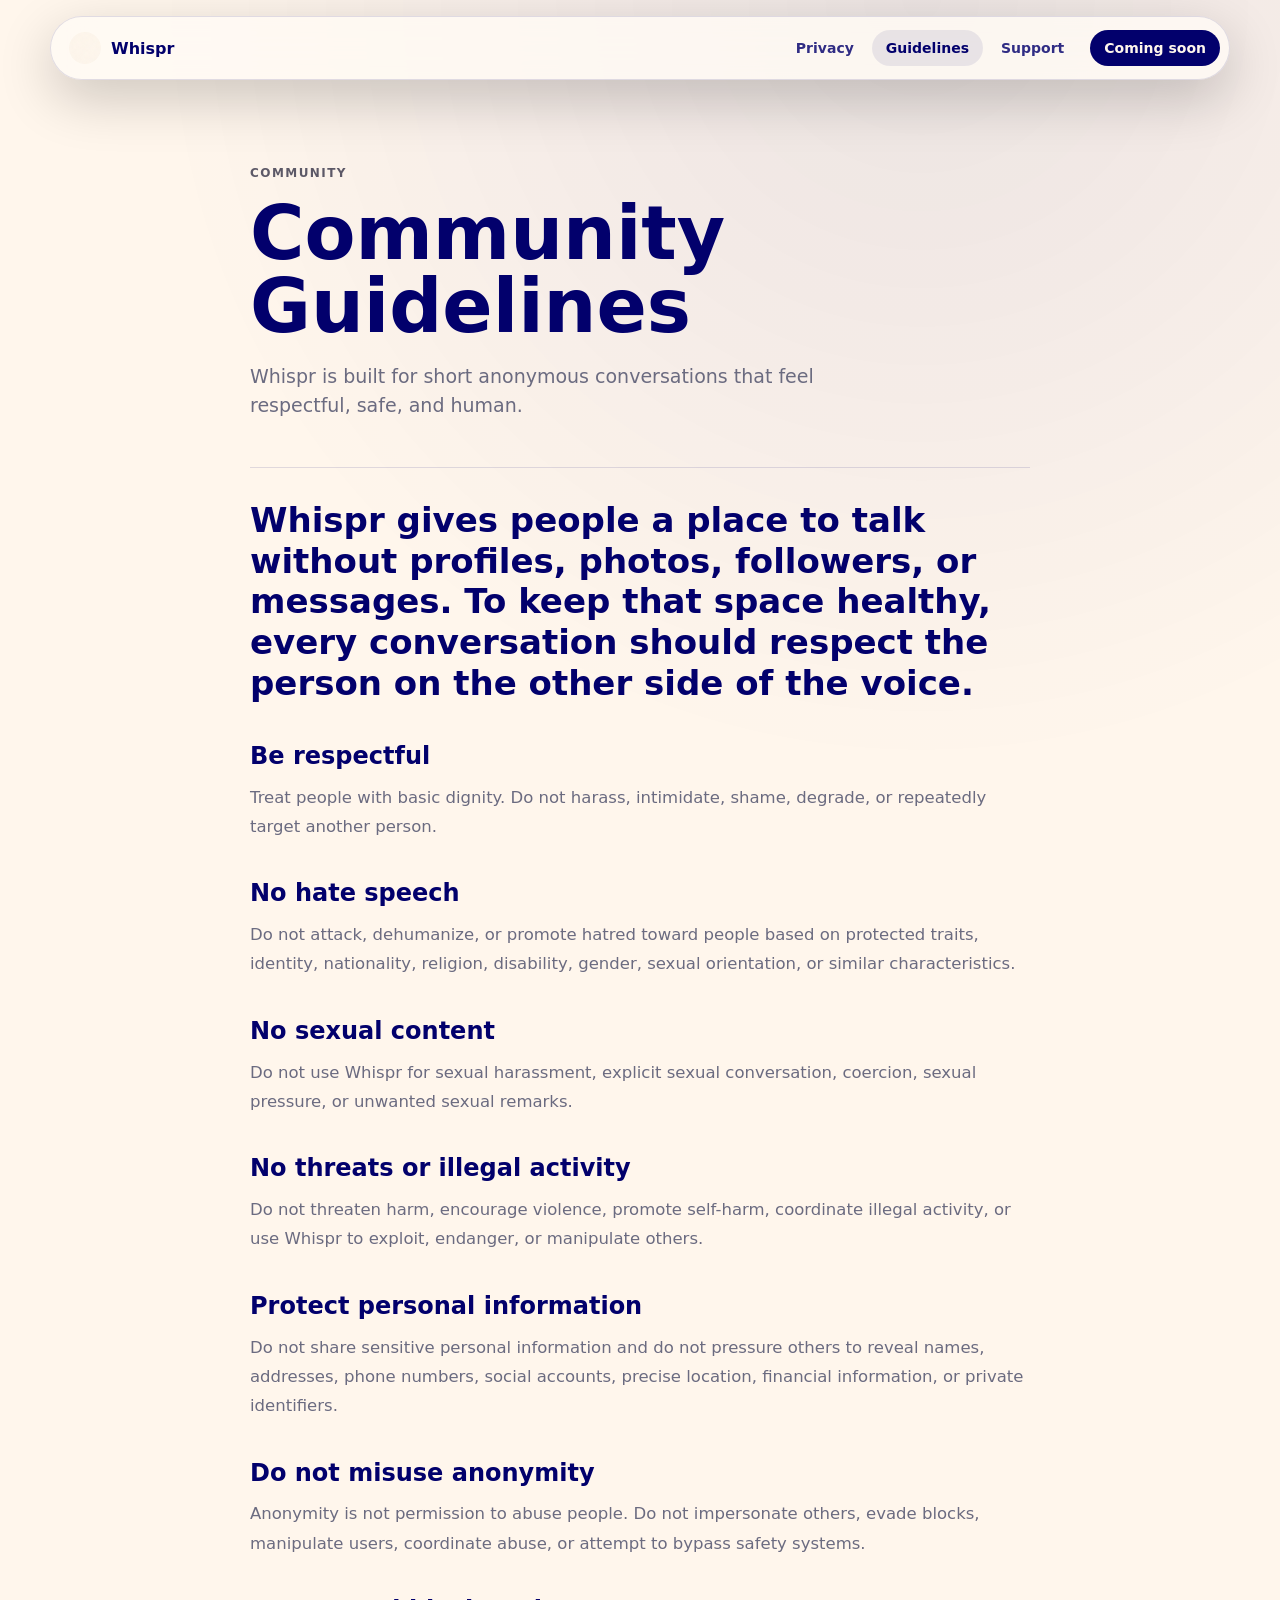
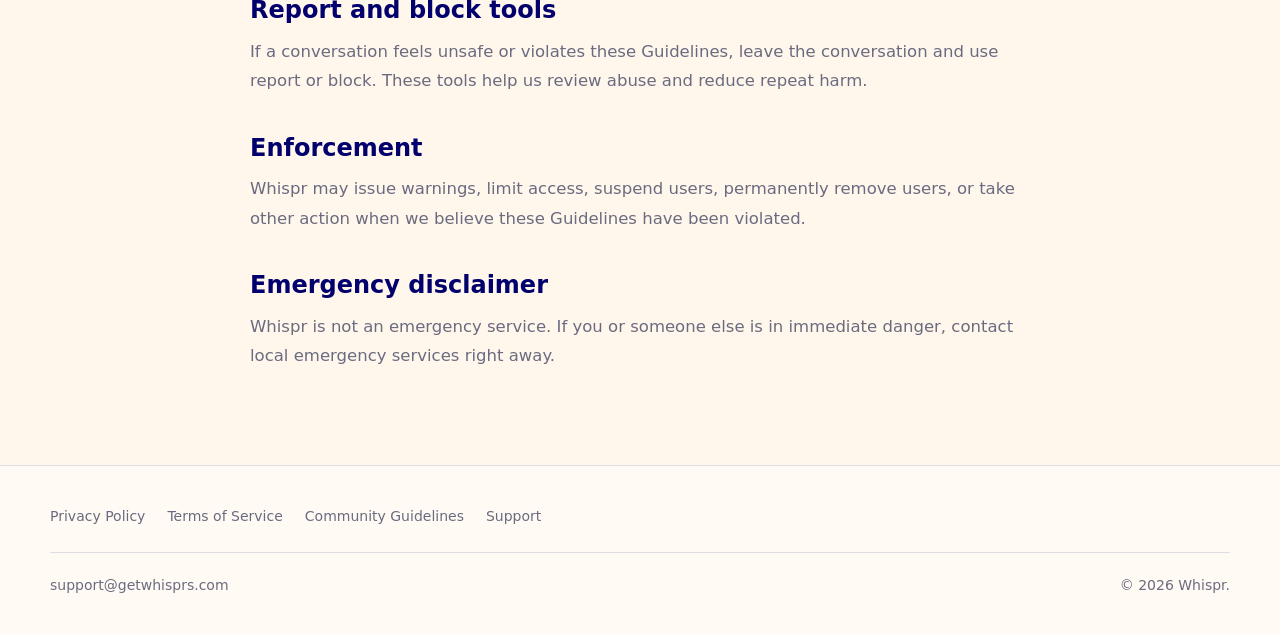
==== community-guidelines.html @ 30c51c2f "Initial Whispr website" ====
<!doctype html>
<html lang="en">
<head>
  <meta charset="utf-8">
  <meta name="viewport" content="width=device-width, initial-scale=1">
  <title>Community Guidelines | Whispr</title>
  <meta name="description" content="Community Guidelines for respectful anonymous voice conversations on Whispr.">
  <meta name="robots" content="index, follow">
  <meta name="theme-color" content="#02006C">
  <meta property="og:title" content="Community Guidelines | Whispr">
  <meta property="og:description" content="Whispr is built for short anonymous conversations that feel respectful, safe, and human.">
  <meta property="og:type" content="website">
  <meta property="og:url" content="https://getwhisprs.com/community-guidelines.html">
  <meta property="og:image" content="assets/meta/whispr-og-home.png">
  <meta property="og:site_name" content="Whispr">
  <meta name="twitter:card" content="summary_large_image">
  <meta name="twitter:title" content="Community Guidelines | Whispr">
  <meta name="twitter:description" content="Guidelines for respectful anonymous voice conversations on Whispr.">
  <meta name="twitter:image" content="assets/meta/whispr-og-home.png">
  <link rel="canonical" href="https://getwhisprs.com/community-guidelines.html">
  <link rel="icon" href="favicon.ico" sizes="any">
  <link rel="icon" type="image/png" sizes="32x32" href="assets/icons/favicon-32x32.png">
  <link rel="icon" type="image/png" sizes="16x16" href="assets/icons/favicon-16x16.png">
  <link rel="apple-touch-icon" sizes="180x180" href="assets/icons/apple-touch-icon.png">
  <link rel="manifest" href="site.webmanifest">
  <link rel="preload" href="style.css" as="style">
  <link rel="stylesheet" href="style.css">
</head>
<body>
  <a class="skip-link" href="#main">Skip to content</a>
  <header class="site-header legal-header" data-header>
    <nav class="nav-shell" aria-label="Main navigation">
      <a class="brand" href="index.html" aria-label="Whispr home"><span class="brand-mark optional-asset" data-asset="assets/icons/whispr-app-icon.png" aria-hidden="true"><span>W</span></span><span>Whispr</span></a>
      <button class="nav-toggle" type="button" aria-expanded="false" aria-controls="site-menu" data-nav-toggle><span class="sr-only">Open navigation</span><span></span><span></span></button>
      <div class="nav-links" id="site-menu" data-nav-menu>
        <a href="privacy.html">Privacy</a>
        <a aria-current="page" href="community-guidelines.html">Guidelines</a>
        <a href="support.html">Support</a>
        <a class="nav-cta" href="index.html#download">Coming soon</a>
      </div>
    </nav>
  </header>
  <main id="main" class="legal-main">
    <section class="legal-hero guidelines-hero">
      <p class="eyebrow">Community</p>
      <h1>Community Guidelines</h1>
      <p>Whispr is built for short anonymous conversations that feel respectful, safe, and human.</p>
    </section>
    <article class="legal-content editorial-content">
      <p class="intro">Whispr gives people a place to talk without profiles, photos, followers, or messages. To keep that space healthy, every conversation should respect the person on the other side of the voice.</p>

      <h2>Be respectful</h2>
      <p>Treat people with basic dignity. Do not harass, intimidate, shame, degrade, or repeatedly target another person.</p>

      <h2>No hate speech</h2>
      <p>Do not attack, dehumanize, or promote hatred toward people based on protected traits, identity, nationality, religion, disability, gender, sexual orientation, or similar characteristics.</p>

      <h2>No sexual content</h2>
      <p>Do not use Whispr for sexual harassment, explicit sexual conversation, coercion, sexual pressure, or unwanted sexual remarks.</p>

      <h2>No threats or illegal activity</h2>
      <p>Do not threaten harm, encourage violence, promote self-harm, coordinate illegal activity, or use Whispr to exploit, endanger, or manipulate others.</p>

      <h2>Protect personal information</h2>
      <p>Do not share sensitive personal information and do not pressure others to reveal names, addresses, phone numbers, social accounts, precise location, financial information, or private identifiers.</p>

      <h2>Do not misuse anonymity</h2>
      <p>Anonymity is not permission to abuse people. Do not impersonate others, evade blocks, manipulate users, coordinate abuse, or attempt to bypass safety systems.</p>

      <h2>Report and block tools</h2>
      <p>If a conversation feels unsafe or violates these Guidelines, leave the conversation and use report or block. These tools help us review abuse and reduce repeat harm.</p>

      <h2>Enforcement</h2>
      <p>Whispr may issue warnings, limit access, suspend users, permanently remove users, or take other action when we believe these Guidelines have been violated.</p>

      <h2>Emergency disclaimer</h2>
      <p>Whispr is not an emergency service. If you or someone else is in immediate danger, contact local emergency services right away.</p>
    </article>
  </main>
  <footer class="site-footer compact-footer">
    <div class="footer-inner">
      <nav class="footer-links" aria-label="Footer navigation"><a href="privacy.html">Privacy Policy</a><a href="terms.html">Terms of Service</a><a href="community-guidelines.html">Community Guidelines</a><a href="support.html">Support</a></nav>
      <div class="footer-meta"><a href="mailto:support@getwhisprs.com">support@getwhisprs.com</a><span>&copy; 2026 Whispr.</span></div>
    </div>
  </footer>
  <script src="script.js"></script>
</body>
</html>
---- style.css ----
:root {
  --navy: #02006c;
  --navy-2: #080836;
  --cream: #fff6ec;
  --cream-2: #fffaf4;
  --white: #ffffff;
  --ink: #0b0a24;
  --muted: #6b6b80;
  --line: rgba(2, 0, 108, 0.12);
  --line-light: rgba(255, 246, 236, 0.18);
  --shadow: 0 30px 80px rgba(2, 0, 108, 0.24);
  --radius: 28px;
  --max: 1180px;
  --legal: 780px;
  --font: Inter, ui-sans-serif, system-ui, -apple-system, BlinkMacSystemFont, "Segoe UI", sans-serif;
}

* {
  box-sizing: border-box;
}

html {
  scroll-behavior: smooth;
}

body {
  margin: 0;
  min-width: 320px;
  color: var(--ink);
  background: var(--cream);
  font-family: var(--font);
  font-size: 16px;
  text-rendering: optimizeLegibility;
  -webkit-font-smoothing: antialiased;
}

body.nav-open {
  overflow: hidden;
}

a {
  color: inherit;
  text-decoration: none;
}

a:focus-visible,
button:focus-visible,
summary:focus-visible {
  outline: 3px solid rgba(2, 0, 108, 0.45);
  outline-offset: 4px;
}

p,
h1,
h2,
h3 {
  margin-top: 0;
}

p {
  color: var(--muted);
  line-height: 1.68;
}

.skip-link {
  position: fixed;
  left: 16px;
  top: 12px;
  z-index: 100;
  transform: translateY(-140%);
  border-radius: 999px;
  background: var(--cream);
  color: var(--navy);
  padding: 10px 14px;
  font-weight: 700;
}

.skip-link:focus {
  transform: translateY(0);
}

.sr-only {
  position: absolute;
  width: 1px;
  height: 1px;
  padding: 0;
  margin: -1px;
  overflow: hidden;
  clip: rect(0, 0, 0, 0);
  white-space: nowrap;
  border: 0;
}

.site-header {
  position: fixed;
  top: 16px;
  left: 0;
  right: 0;
  z-index: 20;
  padding: 0 18px;
}

.nav-shell {
  width: min(var(--max), calc(100vw - 36px));
  margin: 0 auto;
  min-height: 64px;
  display: flex;
  align-items: center;
  justify-content: space-between;
  gap: 20px;
  border: 1px solid rgba(255, 246, 236, 0.18);
  border-radius: 999px;
  padding: 8px 9px 8px 18px;
  color: var(--cream);
  background: rgba(2, 0, 108, 0.68);
  box-shadow: 0 18px 55px rgba(0, 0, 0, 0.2);
  backdrop-filter: blur(22px);
}

.legal-header .nav-shell {
  color: var(--navy);
  background: rgba(255, 250, 244, 0.82);
  border-color: var(--line);
}

.brand {
  display: inline-flex;
  align-items: center;
  gap: 10px;
  font-weight: 760;
  letter-spacing: 0;
}

.brand-mark {
  display: grid;
  width: 32px;
  height: 32px;
  place-items: center;
  border-radius: 50%;
  background: var(--cream);
  color: var(--navy);
  background-position: center;
  background-size: cover;
  font-size: 14px;
  font-weight: 820;
  overflow: hidden;
}

.legal-header .brand-mark,
.footer-brand .brand-mark {
  background: var(--navy);
  color: var(--cream);
}

.brand-mark.has-asset {
  background-color: transparent;
}

.brand-mark.has-asset span {
  opacity: 0;
}

.nav-links {
  display: flex;
  align-items: center;
  gap: 4px;
}

.nav-links a {
  border-radius: 999px;
  padding: 10px 14px;
  font-size: 14px;
  font-weight: 660;
  color: currentColor;
  opacity: 0.82;
}

.nav-links a:hover,
.nav-links a[aria-current="page"] {
  opacity: 1;
  background: rgba(255, 246, 236, 0.12);
}

.legal-header .nav-links a:hover,
.legal-header .nav-links a[aria-current="page"] {
  background: rgba(2, 0, 108, 0.08);
}

.nav-links .nav-cta {
  margin-left: 8px;
  background: var(--cream);
  color: var(--navy);
  opacity: 1;
  font-weight: 760;
}

.legal-header .nav-links .nav-cta {
  background: var(--navy);
  color: var(--cream);
}

.nav-toggle {
  display: none;
  width: 44px;
  height: 44px;
  border: 0;
  border-radius: 50%;
  background: var(--cream);
  color: var(--navy);
}

.nav-toggle span:not(.sr-only) {
  display: block;
  width: 18px;
  height: 2px;
  margin: 4px auto;
  border-radius: 999px;
  background: currentColor;
}

.section-dark {
  color: var(--cream);
  background: var(--navy);
}

.section-cream {
  background: var(--cream);
}

.section-light {
  background: var(--cream-2);
}

.hero {
  position: relative;
  min-height: 100svh;
  overflow: hidden;
  padding: clamp(112px, 12vh, 148px) 22px 72px;
}

.hero::after {
  content: "";
  position: absolute;
  inset: auto 0 0;
  height: 180px;
  background: linear-gradient(to bottom, transparent, rgba(255, 246, 236, 0.05));
  pointer-events: none;
}

.hero-inner {
  position: relative;
  z-index: 1;
  width: min(var(--max), 100%);
  min-height: calc(100svh - 196px);
  margin: 0 auto;
  display: grid;
  grid-template-columns: minmax(0, 1fr) minmax(330px, 0.86fr);
  align-items: center;
  gap: clamp(40px, 7vw, 104px);
}

.hero-copy {
  max-width: 720px;
}

.eyebrow {
  margin-bottom: 18px;
  color: inherit;
  opacity: 0.66;
  font-size: 12px;
  font-weight: 820;
  letter-spacing: 0.12em;
  line-height: 1.2;
  text-transform: uppercase;
}

.hero h1 {
  margin-bottom: 24px;
  max-width: 760px;
  color: var(--cream);
  font-size: clamp(62px, 9.5vw, 128px);
  line-height: 0.9;
  font-weight: 820;
  letter-spacing: 0;
}

.hero-lede {
  max-width: 570px;
  color: rgba(255, 246, 236, 0.84);
  font-size: clamp(20px, 2.4vw, 28px);
  line-height: 1.3;
}

.hero-note {
  margin-bottom: 32px;
  color: rgba(255, 246, 236, 0.66);
  font-size: 17px;
  line-height: 1.55;
}

.hero-actions {
  display: flex;
  flex-wrap: wrap;
  gap: 12px;
}

.button {
  display: inline-flex;
  min-height: 52px;
  align-items: center;
  justify-content: center;
  border-radius: 999px;
  padding: 0 22px;
  font-weight: 780;
  transition: transform 180ms ease, background-color 180ms ease, color 180ms ease;
}

.button:hover {
  transform: translateY(-1px);
}

.button-primary {
  background: var(--cream);
  color: var(--navy);
}

.button-primary.warm {
  background: var(--cream);
  color: var(--navy);
}

.button-quiet {
  border: 1px solid rgba(255, 246, 236, 0.22);
  color: var(--cream);
}

.ambient {
  position: absolute;
  border-radius: 50%;
  filter: blur(44px);
  opacity: 0.42;
  pointer-events: none;
}

.ambient-one {
  width: 380px;
  height: 380px;
  right: 7%;
  top: 15%;
  background: rgba(255, 246, 236, 0.22);
}

.ambient-two {
  width: 320px;
  height: 320px;
  left: -90px;
  bottom: 14%;
  background: rgba(255, 246, 236, 0.14);
}

.voice-field {
  position: absolute;
  right: 10vw;
  bottom: 14vh;
  display: flex;
  align-items: center;
  gap: 10px;
  opacity: 0.16;
}

.voice-field span {
  width: 2px;
  height: 80px;
  border-radius: 999px;
  background: var(--cream);
  animation: wave 3.4s ease-in-out infinite;
}

.voice-field span:nth-child(2) { height: 130px; animation-delay: 120ms; }
.voice-field span:nth-child(3) { height: 180px; animation-delay: 240ms; }
.voice-field span:nth-child(4) { height: 120px; animation-delay: 360ms; }
.voice-field span:nth-child(5) { height: 70px; animation-delay: 480ms; }

.phone-stage {
  position: relative;
  min-height: clamp(540px, 72vh, 660px);
}

.phone {
  position: absolute;
  width: min(70vw, 350px);
  aspect-ratio: 9 / 19.5;
  border-radius: 46px;
  padding: 11px;
  background: linear-gradient(145deg, rgba(255, 255, 255, 0.92), rgba(255, 246, 236, 0.74));
  box-shadow: var(--shadow);
  will-change: transform;
}

.phone::before {
  content: "";
  position: absolute;
  top: 17px;
  left: 50%;
  width: 88px;
  height: 25px;
  transform: translateX(-50%);
  border-radius: 999px;
  background: #08081f;
  z-index: 2;
}

.phone-front {
  right: 8%;
  top: clamp(18px, 5vh, 42px);
}

.phone-back {
  right: 35%;
  top: clamp(94px, 14vh, 124px);
  opacity: 0.72;
  transform: scale(0.88);
}

.screen-placeholder,
.mini-screen-placeholder {
  width: 100%;
  height: 100%;
  display: grid;
  place-items: center;
  overflow: hidden;
  border: 1px solid rgba(2, 0, 108, 0.1);
  border-radius: 36px;
  background:
    radial-gradient(circle at 50% 34%, rgba(2, 0, 108, 0.16), transparent 29%),
    linear-gradient(180deg, #fffaf4, #f4e5d7);
  background-position: center;
  background-size: cover;
}

.screen-placeholder span,
.mini-screen-placeholder span {
  max-width: 76%;
  color: rgba(2, 0, 108, 0.54);
  font-size: 12px;
  font-weight: 760;
  line-height: 1.45;
  text-align: center;
}

.asset-slot.has-asset span {
  display: none;
}

.section-inner {
  width: min(var(--max), calc(100% - 44px));
  margin: 0 auto;
  padding: clamp(86px, 10vw, 136px) 0;
}

.section-inner.narrow {
  max-width: 980px;
}

.section-inner.center {
  text-align: center;
}

.split {
  display: grid;
  grid-template-columns: minmax(0, 0.95fr) minmax(280px, 0.75fr);
  gap: clamp(40px, 9vw, 120px);
  align-items: center;
}

.section-title,
.section-inner h2,
.legal-hero h1 {
  color: var(--navy);
  font-size: clamp(42px, 5.8vw, 78px);
  line-height: 0.98;
  font-weight: 820;
  letter-spacing: 0;
}

.section-dark .section-inner h2,
.section-dark .section-title {
  color: var(--cream);
}

.section-lede {
  max-width: 560px;
  font-size: clamp(18px, 2vw, 23px);
  line-height: 1.48;
}

.center .section-lede {
  margin-left: auto;
  margin-right: auto;
  color: rgba(255, 246, 236, 0.72);
}

.steps {
  display: grid;
  grid-template-columns: repeat(3, 1fr);
  gap: 0;
  margin-top: 56px;
  border-top: 1px solid var(--line);
  border-bottom: 1px solid var(--line);
}

.step {
  min-height: 210px;
  padding: clamp(24px, 3vw, 34px);
  border-right: 1px solid var(--line);
  display: flex;
  flex-direction: column;
  justify-content: space-between;
}

.step:last-child {
  border-right: 0;
}

.step span {
  color: rgba(2, 0, 108, 0.42);
  font-size: 13px;
  font-weight: 780;
}

.step h3 {
  margin-bottom: 0;
  color: var(--navy);
  font-size: clamp(24px, 2.7vw, 34px);
  line-height: 1.08;
  letter-spacing: 0;
}

.manifesto h2 {
  margin-bottom: 0;
}

.manifesto-copy p {
  color: var(--navy);
  font-size: clamp(28px, 3.8vw, 48px);
  line-height: 1.08;
  font-weight: 780;
  letter-spacing: 0;
}

.line-list {
  list-style: none;
  margin: 42px 0 0;
  padding: 0;
  border-top: 1px solid var(--line);
}

.line-list li {
  padding: 18px 0;
  border-bottom: 1px solid var(--line);
  color: var(--muted);
  font-size: 17px;
}

.voice-section {
  position: relative;
  overflow: hidden;
}

.voice-section .section-inner {
  min-height: clamp(500px, 66vh, 620px);
  display: grid;
  place-items: center;
  align-content: center;
}

.voice-orbit {
  position: absolute;
  inset: 50% auto auto 50%;
  width: min(74vw, 640px);
  aspect-ratio: 1;
  transform: translate(-50%, -50%);
  opacity: 0.26;
}

.voice-orbit span {
  position: absolute;
  inset: 0;
  border: 1px solid rgba(255, 246, 236, 0.28);
  border-radius: 50%;
  animation: breathe 6s ease-in-out infinite;
}

.voice-orbit span:nth-child(2) {
  inset: 16%;
  animation-delay: 600ms;
}

.voice-orbit span:nth-child(3) {
  inset: 31%;
  animation-delay: 1200ms;
}

.safety-list {
  display: grid;
  border-top: 1px solid var(--line);
}

.safety-list a,
.safety-list span {
  display: flex;
  align-items: center;
  justify-content: space-between;
  min-height: 72px;
  border-bottom: 1px solid var(--line);
  color: var(--navy);
  font-size: clamp(21px, 2.3vw, 30px);
  font-weight: 760;
}

.safety-list a::after {
  content: "Read";
  color: var(--muted);
  font-size: 13px;
  font-weight: 780;
  letter-spacing: 0.1em;
  text-transform: uppercase;
}

.section-heading {
  max-width: 720px;
  margin-bottom: 54px;
}

.screenshot-rail {
  display: grid;
  grid-template-columns: repeat(4, minmax(190px, 1fr));
  gap: 22px;
}

.gallery-phone {
  margin: 0;
}

.mini-screen-placeholder {
  aspect-ratio: 9 / 18.8;
  border-radius: 34px;
  background:
    radial-gradient(circle at 50% 20%, rgba(2, 0, 108, 0.12), transparent 28%),
    linear-gradient(180deg, #fff6ec, #fff);
  background-position: center;
  background-size: cover;
  box-shadow: 0 18px 45px rgba(2, 0, 108, 0.12);
}

.gallery-phone figcaption {
  margin-top: 16px;
  color: var(--navy);
  font-size: 15px;
  font-weight: 760;
  text-align: center;
}

.closing-cta .section-inner {
  padding-top: clamp(100px, 14vw, 180px);
  padding-bottom: clamp(100px, 14vw, 180px);
}

.closing-cta h2 {
  max-width: 820px;
  margin-left: auto;
  margin-right: auto;
}

.site-footer {
  background: var(--cream-2);
  border-top: 1px solid var(--line);
}

.footer-inner {
  width: min(var(--max), calc(100% - 44px));
  margin: 0 auto;
  padding: 42px 0;
  display: grid;
  grid-template-columns: 1fr auto;
  gap: 28px;
  align-items: start;
}

.footer-brand {
  color: var(--navy);
}

.site-footer p {
  margin: 14px 0 0;
  font-size: 14px;
}

.footer-links {
  display: flex;
  flex-wrap: wrap;
  justify-content: flex-end;
  gap: 14px 22px;
}

.footer-links a,
.footer-meta a,
.footer-meta span {
  color: var(--muted);
  font-size: 14px;
}

.footer-links a:hover,
.footer-meta a:hover {
  color: var(--navy);
}

.footer-meta {
  grid-column: 1 / -1;
  display: flex;
  justify-content: space-between;
  gap: 18px;
  border-top: 1px solid var(--line);
  padding-top: 24px;
}

.compact-footer .footer-inner {
  grid-template-columns: 1fr;
}

.compact-footer .footer-links {
  justify-content: flex-start;
}

.legal-main {
  min-height: 100vh;
  padding: 122px 22px 78px;
  background:
    radial-gradient(circle at 72% 0%, rgba(2, 0, 108, 0.08), transparent 34%),
    var(--cream);
}

.legal-hero {
  width: min(var(--legal), 100%);
  margin: 0 auto 46px;
  padding-top: 44px;
}

.legal-hero h1 {
  margin-bottom: 18px;
}

.legal-hero p:not(.eyebrow) {
  max-width: 600px;
  font-size: 19px;
  line-height: 1.55;
}

.legal-content,
.faq-section,
.contact-panel {
  width: min(var(--legal), 100%);
  margin: 0 auto;
  border-top: 1px solid var(--line);
  padding-top: 32px;
}

.legal-content h2,
.faq-section h2,
.contact-panel h2 {
  margin: 38px 0 12px;
  color: var(--navy);
  font-size: 24px;
  line-height: 1.2;
  letter-spacing: 0;
}

.legal-content h2:first-child,
.faq-section h2:first-child,
.contact-panel h2:first-child {
  margin-top: 0;
}

.legal-content p,
.faq-section p,
.contact-panel p {
  font-size: 16.5px;
  line-height: 1.78;
}

.legal-content a,
.faq-section a,
.contact-panel a {
  color: var(--navy);
  font-weight: 760;
  text-decoration: underline;
  text-decoration-thickness: 1px;
  text-underline-offset: 3px;
}

.editorial-content .intro {
  color: var(--navy);
  font-size: clamp(22px, 3vw, 34px);
  line-height: 1.2;
  font-weight: 740;
}

.support-actions {
  width: min(var(--legal), 100%);
  margin: 0 auto 54px;
  display: grid;
  grid-template-columns: repeat(2, 1fr);
  gap: 0;
  border-top: 1px solid var(--line);
  border-left: 1px solid var(--line);
}

.support-actions a {
  min-height: 88px;
  display: flex;
  align-items: center;
  border-right: 1px solid var(--line);
  border-bottom: 1px solid var(--line);
  padding: 20px;
  color: var(--navy);
  font-size: 18px;
  font-weight: 760;
  transition: background-color 180ms ease;
}

.support-actions a:hover {
  background: rgba(2, 0, 108, 0.05);
}

.faq-list {
  border-top: 1px solid var(--line);
}

details {
  border-bottom: 1px solid var(--line);
}

summary {
  cursor: pointer;
  list-style: none;
  padding: 22px 0;
  color: var(--navy);
  font-size: 19px;
  font-weight: 760;
}

summary::-webkit-details-marker {
  display: none;
}

summary::after {
  content: "+";
  float: right;
  color: var(--muted);
}

details[open] summary::after {
  content: "-";
}

details p {
  margin-bottom: 24px;
}

.contact-panel {
  margin-top: 48px;
}

.reveal {
  opacity: 0;
  transform: translateY(18px);
  transition: opacity 700ms ease, transform 700ms ease;
}

.reveal.is-visible {
  opacity: 1;
  transform: translateY(0);
}

@keyframes wave {
  0%, 100% { transform: scaleY(0.72); }
  50% { transform: scaleY(1); }
}

@keyframes breathe {
  0%, 100% { transform: scale(0.985); opacity: 0.72; }
  50% { transform: scale(1.025); opacity: 1; }
}

@media (max-width: 900px) {
  .nav-toggle {
    display: block;
  }

  .nav-links {
    position: fixed;
    top: 90px;
    left: 18px;
    right: 18px;
    display: grid;
    gap: 4px;
    border: 1px solid rgba(255, 246, 236, 0.18);
    border-radius: 28px;
    padding: 12px;
    background: rgba(2, 0, 108, 0.94);
    color: var(--cream);
    box-shadow: 0 24px 60px rgba(0, 0, 0, 0.24);
    transform: translateY(-12px);
    opacity: 0;
    pointer-events: none;
    transition: opacity 180ms ease, transform 180ms ease;
  }

  .legal-header .nav-links {
    background: rgba(255, 250, 244, 0.96);
    color: var(--navy);
    border-color: var(--line);
  }

  .nav-links.is-open {
    transform: translateY(0);
    opacity: 1;
    pointer-events: auto;
  }

  .nav-links a {
    padding: 14px 16px;
  }

  .nav-links .nav-cta {
    margin-left: 0;
    margin-top: 6px;
    text-align: center;
  }

  .hero {
    padding-top: 106px;
  }

  .hero-inner,
  .split {
    grid-template-columns: 1fr;
  }

  .hero-inner {
    min-height: auto;
  }

  .hero h1 {
    font-size: clamp(60px, 16vw, 92px);
  }

  .phone-stage {
    min-height: clamp(500px, 64vh, 580px);
  }

  .phone-front {
    right: 8%;
  }

  .phone-back {
    right: 32%;
  }

  .steps {
    grid-template-columns: 1fr;
  }

  .step {
    min-height: 150px;
    border-right: 0;
    border-bottom: 1px solid var(--line);
  }

  .step:last-child {
    border-bottom: 0;
  }

  .screenshot-rail {
    display: flex;
    overflow-x: auto;
    gap: 18px;
    padding-bottom: 16px;
    scroll-snap-type: x mandatory;
  }

  .gallery-phone {
    flex: 0 0 min(68vw, 280px);
    scroll-snap-align: start;
  }

  .footer-inner {
    grid-template-columns: 1fr;
  }

  .footer-links,
  .footer-meta {
    justify-content: flex-start;
  }

  .footer-meta {
    flex-direction: column;
  }
}

@media (max-width: 560px) {
  .site-header {
    top: 10px;
    padding: 0 12px;
  }

  .nav-shell {
    width: 100%;
    min-height: 58px;
    padding-left: 14px;
  }

  .hero {
    padding-left: 18px;
    padding-right: 18px;
  }

  .hero h1 {
    max-width: 9ch;
  }

  .hero-actions,
  .button {
    width: 100%;
  }

  .button {
    padding-left: 16px;
    padding-right: 16px;
    text-align: center;
  }

  .phone-stage {
    min-height: 470px;
  }

  .phone {
    border-radius: 38px;
  }

  .phone-front {
    width: min(78vw, 292px);
    right: 0;
  }

  .phone-back {
    width: min(72vw, 270px);
    right: 24%;
  }

  .section-inner {
    width: calc(100% - 36px);
  }

  .support-actions {
    grid-template-columns: 1fr;
  }

  .legal-main {
    padding-left: 18px;
    padding-right: 18px;
  }
}

@media (prefers-reduced-motion: reduce) {
  html {
    scroll-behavior: auto;
  }

  *,
  *::before,
  *::after {
    animation-duration: 0.001ms !important;
    animation-iteration-count: 1 !important;
    transition-duration: 0.001ms !important;
  }

  .reveal {
    opacity: 1;
    transform: none;
  }
}
---- style.css ----
:root {
  --navy: #02006c;
  --navy-2: #080836;
  --cream: #fff6ec;
  --cream-2: #fffaf4;
  --white: #ffffff;
  --ink: #0b0a24;
  --muted: #6b6b80;
  --line: rgba(2, 0, 108, 0.12);
  --line-light: rgba(255, 246, 236, 0.18);
  --shadow: 0 30px 80px rgba(2, 0, 108, 0.24);
  --radius: 28px;
  --max: 1180px;
  --legal: 780px;
  --font: Inter, ui-sans-serif, system-ui, -apple-system, BlinkMacSystemFont, "Segoe UI", sans-serif;
}

* {
  box-sizing: border-box;
}

html {
  scroll-behavior: smooth;
}

body {
  margin: 0;
  min-width: 320px;
  color: var(--ink);
  background: var(--cream);
  font-family: var(--font);
  font-size: 16px;
  text-rendering: optimizeLegibility;
  -webkit-font-smoothing: antialiased;
}

body.nav-open {
  overflow: hidden;
}

a {
  color: inherit;
  text-decoration: none;
}

a:focus-visible,
button:focus-visible,
summary:focus-visible {
  outline: 3px solid rgba(2, 0, 108, 0.45);
  outline-offset: 4px;
}

p,
h1,
h2,
h3 {
  margin-top: 0;
}

p {
  color: var(--muted);
  line-height: 1.68;
}

.skip-link {
  position: fixed;
  left: 16px;
  top: 12px;
  z-index: 100;
  transform: translateY(-140%);
  border-radius: 999px;
  background: var(--cream);
  color: var(--navy);
  padding: 10px 14px;
  font-weight: 700;
}

.skip-link:focus {
  transform: translateY(0);
}

.sr-only {
  position: absolute;
  width: 1px;
  height: 1px;
  padding: 0;
  margin: -1px;
  overflow: hidden;
  clip: rect(0, 0, 0, 0);
  white-space: nowrap;
  border: 0;
}

.site-header {
  position: fixed;
  top: 16px;
  left: 0;
  right: 0;
  z-index: 20;
  padding: 0 18px;
}

.nav-shell {
  width: min(var(--max), calc(100vw - 36px));
  margin: 0 auto;
  min-height: 64px;
  display: flex;
  align-items: center;
  justify-content: space-between;
  gap: 20px;
  border: 1px solid rgba(255, 246, 236, 0.18);
  border-radius: 999px;
  padding: 8px 9px 8px 18px;
  color: var(--cream);
  background: rgba(2, 0, 108, 0.68);
  box-shadow: 0 18px 55px rgba(0, 0, 0, 0.2);
  backdrop-filter: blur(22px);
}

.legal-header .nav-shell {
  color: var(--navy);
  background: rgba(255, 250, 244, 0.82);
  border-color: var(--line);
}

.brand {
  display: inline-flex;
  align-items: center;
  gap: 10px;
  font-weight: 760;
  letter-spacing: 0;
}

.brand-mark {
  display: grid;
  width: 32px;
  height: 32px;
  place-items: center;
  border-radius: 50%;
  background: var(--cream);
  color: var(--navy);
  background-position: center;
  background-size: cover;
  font-size: 14px;
  font-weight: 820;
  overflow: hidden;
}

.legal-header .brand-mark,
.footer-brand .brand-mark {
  background: var(--navy);
  color: var(--cream);
}

.brand-mark.has-asset {
  background-color: transparent;
}

.brand-mark.has-asset span {
  opacity: 0;
}

.nav-links {
  display: flex;
  align-items: center;
  gap: 4px;
}

.nav-links a {
  border-radius: 999px;
  padding: 10px 14px;
  font-size: 14px;
  font-weight: 660;
  color: currentColor;
  opacity: 0.82;
}

.nav-links a:hover,
.nav-links a[aria-current="page"] {
  opacity: 1;
  background: rgba(255, 246, 236, 0.12);
}

.legal-header .nav-links a:hover,
.legal-header .nav-links a[aria-current="page"] {
  background: rgba(2, 0, 108, 0.08);
}

.nav-links .nav-cta {
  margin-left: 8px;
  background: var(--cream);
  color: var(--navy);
  opacity: 1;
  font-weight: 760;
}

.legal-header .nav-links .nav-cta {
  background: var(--navy);
  color: var(--cream);
}

.nav-toggle {
  display: none;
  width: 44px;
  height: 44px;
  border: 0;
  border-radius: 50%;
  background: var(--cream);
  color: var(--navy);
}

.nav-toggle span:not(.sr-only) {
  display: block;
  width: 18px;
  height: 2px;
  margin: 4px auto;
  border-radius: 999px;
  background: currentColor;
}

.section-dark {
  color: var(--cream);
  background: var(--navy);
}

.section-cream {
  background: var(--cream);
}

.section-light {
  background: var(--cream-2);
}

.hero {
  position: relative;
  min-height: 100svh;
  overflow: hidden;
  padding: clamp(112px, 12vh, 148px) 22px 72px;
}

.hero::after {
  content: "";
  position: absolute;
  inset: auto 0 0;
  height: 180px;
  background: linear-gradient(to bottom, transparent, rgba(255, 246, 236, 0.05));
  pointer-events: none;
}

.hero-inner {
  position: relative;
  z-index: 1;
  width: min(var(--max), 100%);
  min-height: calc(100svh - 196px);
  margin: 0 auto;
  display: grid;
  grid-template-columns: minmax(0, 1fr) minmax(330px, 0.86fr);
  align-items: center;
  gap: clamp(40px, 7vw, 104px);
}

.hero-copy {
  max-width: 720px;
}

.eyebrow {
  margin-bottom: 18px;
  color: inherit;
  opacity: 0.66;
  font-size: 12px;
  font-weight: 820;
  letter-spacing: 0.12em;
  line-height: 1.2;
  text-transform: uppercase;
}

.hero h1 {
  margin-bottom: 24px;
  max-width: 760px;
  color: var(--cream);
  font-size: clamp(62px, 9.5vw, 128px);
  line-height: 0.9;
  font-weight: 820;
  letter-spacing: 0;
}

.hero-lede {
  max-width: 570px;
  color: rgba(255, 246, 236, 0.84);
  font-size: clamp(20px, 2.4vw, 28px);
  line-height: 1.3;
}

.hero-note {
  margin-bottom: 32px;
  color: rgba(255, 246, 236, 0.66);
  font-size: 17px;
  line-height: 1.55;
}

.hero-actions {
  display: flex;
  flex-wrap: wrap;
  gap: 12px;
}

.button {
  display: inline-flex;
  min-height: 52px;
  align-items: center;
  justify-content: center;
  border-radius: 999px;
  padding: 0 22px;
  font-weight: 780;
  transition: transform 180ms ease, background-color 180ms ease, color 180ms ease;
}

.button:hover {
  transform: translateY(-1px);
}

.button-primary {
  background: var(--cream);
  color: var(--navy);
}

.button-primary.warm {
  background: var(--cream);
  color: var(--navy);
}

.button-quiet {
  border: 1px solid rgba(255, 246, 236, 0.22);
  color: var(--cream);
}

.ambient {
  position: absolute;
  border-radius: 50%;
  filter: blur(44px);
  opacity: 0.42;
  pointer-events: none;
}

.ambient-one {
  width: 380px;
  height: 380px;
  right: 7%;
  top: 15%;
  background: rgba(255, 246, 236, 0.22);
}

.ambient-two {
  width: 320px;
  height: 320px;
  left: -90px;
  bottom: 14%;
  background: rgba(255, 246, 236, 0.14);
}

.voice-field {
  position: absolute;
  right: 10vw;
  bottom: 14vh;
  display: flex;
  align-items: center;
  gap: 10px;
  opacity: 0.16;
}

.voice-field span {
  width: 2px;
  height: 80px;
  border-radius: 999px;
  background: var(--cream);
  animation: wave 3.4s ease-in-out infinite;
}

.voice-field span:nth-child(2) { height: 130px; animation-delay: 120ms; }
.voice-field span:nth-child(3) { height: 180px; animation-delay: 240ms; }
.voice-field span:nth-child(4) { height: 120px; animation-delay: 360ms; }
.voice-field span:nth-child(5) { height: 70px; animation-delay: 480ms; }

.phone-stage {
  position: relative;
  min-height: clamp(540px, 72vh, 660px);
}

.phone {
  position: absolute;
  width: min(70vw, 350px);
  aspect-ratio: 9 / 19.5;
  border-radius: 46px;
  padding: 11px;
  background: linear-gradient(145deg, rgba(255, 255, 255, 0.92), rgba(255, 246, 236, 0.74));
  box-shadow: var(--shadow);
  will-change: transform;
}

.phone::before {
  content: "";
  position: absolute;
  top: 17px;
  left: 50%;
  width: 88px;
  height: 25px;
  transform: translateX(-50%);
  border-radius: 999px;
  background: #08081f;
  z-index: 2;
}

.phone-front {
  right: 8%;
  top: clamp(18px, 5vh, 42px);
}

.phone-back {
  right: 35%;
  top: clamp(94px, 14vh, 124px);
  opacity: 0.72;
  transform: scale(0.88);
}

.screen-placeholder,
.mini-screen-placeholder {
  width: 100%;
  height: 100%;
  display: grid;
  place-items: center;
  overflow: hidden;
  border: 1px solid rgba(2, 0, 108, 0.1);
  border-radius: 36px;
  background:
    radial-gradient(circle at 50% 34%, rgba(2, 0, 108, 0.16), transparent 29%),
    linear-gradient(180deg, #fffaf4, #f4e5d7);
  background-position: center;
  background-size: cover;
}

.screen-placeholder span,
.mini-screen-placeholder span {
  max-width: 76%;
  color: rgba(2, 0, 108, 0.54);
  font-size: 12px;
  font-weight: 760;
  line-height: 1.45;
  text-align: center;
}

.asset-slot.has-asset span {
  display: none;
}

.section-inner {
  width: min(var(--max), calc(100% - 44px));
  margin: 0 auto;
  padding: clamp(86px, 10vw, 136px) 0;
}

.section-inner.narrow {
  max-width: 980px;
}

.section-inner.center {
  text-align: center;
}

.split {
  display: grid;
  grid-template-columns: minmax(0, 0.95fr) minmax(280px, 0.75fr);
  gap: clamp(40px, 9vw, 120px);
  align-items: center;
}

.section-title,
.section-inner h2,
.legal-hero h1 {
  color: var(--navy);
  font-size: clamp(42px, 5.8vw, 78px);
  line-height: 0.98;
  font-weight: 820;
  letter-spacing: 0;
}

.section-dark .section-inner h2,
.section-dark .section-title {
  color: var(--cream);
}

.section-lede {
  max-width: 560px;
  font-size: clamp(18px, 2vw, 23px);
  line-height: 1.48;
}

.center .section-lede {
  margin-left: auto;
  margin-right: auto;
  color: rgba(255, 246, 236, 0.72);
}

.steps {
  display: grid;
  grid-template-columns: repeat(3, 1fr);
  gap: 0;
  margin-top: 56px;
  border-top: 1px solid var(--line);
  border-bottom: 1px solid var(--line);
}

.step {
  min-height: 210px;
  padding: clamp(24px, 3vw, 34px);
  border-right: 1px solid var(--line);
  display: flex;
  flex-direction: column;
  justify-content: space-between;
}

.step:last-child {
  border-right: 0;
}

.step span {
  color: rgba(2, 0, 108, 0.42);
  font-size: 13px;
  font-weight: 780;
}

.step h3 {
  margin-bottom: 0;
  color: var(--navy);
  font-size: clamp(24px, 2.7vw, 34px);
  line-height: 1.08;
  letter-spacing: 0;
}

.manifesto h2 {
  margin-bottom: 0;
}

.manifesto-copy p {
  color: var(--navy);
  font-size: clamp(28px, 3.8vw, 48px);
  line-height: 1.08;
  font-weight: 780;
  letter-spacing: 0;
}

.line-list {
  list-style: none;
  margin: 42px 0 0;
  padding: 0;
  border-top: 1px solid var(--line);
}

.line-list li {
  padding: 18px 0;
  border-bottom: 1px solid var(--line);
  color: var(--muted);
  font-size: 17px;
}

.voice-section {
  position: relative;
  overflow: hidden;
}

.voice-section .section-inner {
  min-height: clamp(500px, 66vh, 620px);
  display: grid;
  place-items: center;
  align-content: center;
}

.voice-orbit {
  position: absolute;
  inset: 50% auto auto 50%;
  width: min(74vw, 640px);
  aspect-ratio: 1;
  transform: translate(-50%, -50%);
  opacity: 0.26;
}

.voice-orbit span {
  position: absolute;
  inset: 0;
  border: 1px solid rgba(255, 246, 236, 0.28);
  border-radius: 50%;
  animation: breathe 6s ease-in-out infinite;
}

.voice-orbit span:nth-child(2) {
  inset: 16%;
  animation-delay: 600ms;
}

.voice-orbit span:nth-child(3) {
  inset: 31%;
  animation-delay: 1200ms;
}

.safety-list {
  display: grid;
  border-top: 1px solid var(--line);
}

.safety-list a,
.safety-list span {
  display: flex;
  align-items: center;
  justify-content: space-between;
  min-height: 72px;
  border-bottom: 1px solid var(--line);
  color: var(--navy);
  font-size: clamp(21px, 2.3vw, 30px);
  font-weight: 760;
}

.safety-list a::after {
  content: "Read";
  color: var(--muted);
  font-size: 13px;
  font-weight: 780;
  letter-spacing: 0.1em;
  text-transform: uppercase;
}

.section-heading {
  max-width: 720px;
  margin-bottom: 54px;
}

.screenshot-rail {
  display: grid;
  grid-template-columns: repeat(4, minmax(190px, 1fr));
  gap: 22px;
}

.gallery-phone {
  margin: 0;
}

.mini-screen-placeholder {
  aspect-ratio: 9 / 18.8;
  border-radius: 34px;
  background:
    radial-gradient(circle at 50% 20%, rgba(2, 0, 108, 0.12), transparent 28%),
    linear-gradient(180deg, #fff6ec, #fff);
  background-position: center;
  background-size: cover;
  box-shadow: 0 18px 45px rgba(2, 0, 108, 0.12);
}

.gallery-phone figcaption {
  margin-top: 16px;
  color: var(--navy);
  font-size: 15px;
  font-weight: 760;
  text-align: center;
}

.closing-cta .section-inner {
  padding-top: clamp(100px, 14vw, 180px);
  padding-bottom: clamp(100px, 14vw, 180px);
}

.closing-cta h2 {
  max-width: 820px;
  margin-left: auto;
  margin-right: auto;
}

.site-footer {
  background: var(--cream-2);
  border-top: 1px solid var(--line);
}

.footer-inner {
  width: min(var(--max), calc(100% - 44px));
  margin: 0 auto;
  padding: 42px 0;
  display: grid;
  grid-template-columns: 1fr auto;
  gap: 28px;
  align-items: start;
}

.footer-brand {
  color: var(--navy);
}

.site-footer p {
  margin: 14px 0 0;
  font-size: 14px;
}

.footer-links {
  display: flex;
  flex-wrap: wrap;
  justify-content: flex-end;
  gap: 14px 22px;
}

.footer-links a,
.footer-meta a,
.footer-meta span {
  color: var(--muted);
  font-size: 14px;
}

.footer-links a:hover,
.footer-meta a:hover {
  color: var(--navy);
}

.footer-meta {
  grid-column: 1 / -1;
  display: flex;
  justify-content: space-between;
  gap: 18px;
  border-top: 1px solid var(--line);
  padding-top: 24px;
}

.compact-footer .footer-inner {
  grid-template-columns: 1fr;
}

.compact-footer .footer-links {
  justify-content: flex-start;
}

.legal-main {
  min-height: 100vh;
  padding: 122px 22px 78px;
  background:
    radial-gradient(circle at 72% 0%, rgba(2, 0, 108, 0.08), transparent 34%),
    var(--cream);
}

.legal-hero {
  width: min(var(--legal), 100%);
  margin: 0 auto 46px;
  padding-top: 44px;
}

.legal-hero h1 {
  margin-bottom: 18px;
}

.legal-hero p:not(.eyebrow) {
  max-width: 600px;
  font-size: 19px;
  line-height: 1.55;
}

.legal-content,
.faq-section,
.contact-panel {
  width: min(var(--legal), 100%);
  margin: 0 auto;
  border-top: 1px solid var(--line);
  padding-top: 32px;
}

.legal-content h2,
.faq-section h2,
.contact-panel h2 {
  margin: 38px 0 12px;
  color: var(--navy);
  font-size: 24px;
  line-height: 1.2;
  letter-spacing: 0;
}

.legal-content h2:first-child,
.faq-section h2:first-child,
.contact-panel h2:first-child {
  margin-top: 0;
}

.legal-content p,
.faq-section p,
.contact-panel p {
  font-size: 16.5px;
  line-height: 1.78;
}

.legal-content a,
.faq-section a,
.contact-panel a {
  color: var(--navy);
  font-weight: 760;
  text-decoration: underline;
  text-decoration-thickness: 1px;
  text-underline-offset: 3px;
}

.editorial-content .intro {
  color: var(--navy);
  font-size: clamp(22px, 3vw, 34px);
  line-height: 1.2;
  font-weight: 740;
}

.support-actions {
  width: min(var(--legal), 100%);
  margin: 0 auto 54px;
  display: grid;
  grid-template-columns: repeat(2, 1fr);
  gap: 0;
  border-top: 1px solid var(--line);
  border-left: 1px solid var(--line);
}

.support-actions a {
  min-height: 88px;
  display: flex;
  align-items: center;
  border-right: 1px solid var(--line);
  border-bottom: 1px solid var(--line);
  padding: 20px;
  color: var(--navy);
  font-size: 18px;
  font-weight: 760;
  transition: background-color 180ms ease;
}

.support-actions a:hover {
  background: rgba(2, 0, 108, 0.05);
}

.faq-list {
  border-top: 1px solid var(--line);
}

details {
  border-bottom: 1px solid var(--line);
}

summary {
  cursor: pointer;
  list-style: none;
  padding: 22px 0;
  color: var(--navy);
  font-size: 19px;
  font-weight: 760;
}

summary::-webkit-details-marker {
  display: none;
}

summary::after {
  content: "+";
  float: right;
  color: var(--muted);
}

details[open] summary::after {
  content: "-";
}

details p {
  margin-bottom: 24px;
}

.contact-panel {
  margin-top: 48px;
}

.reveal {
  opacity: 0;
  transform: translateY(18px);
  transition: opacity 700ms ease, transform 700ms ease;
}

.reveal.is-visible {
  opacity: 1;
  transform: translateY(0);
}

@keyframes wave {
  0%, 100% { transform: scaleY(0.72); }
  50% { transform: scaleY(1); }
}

@keyframes breathe {
  0%, 100% { transform: scale(0.985); opacity: 0.72; }
  50% { transform: scale(1.025); opacity: 1; }
}

@media (max-width: 900px) {
  .nav-toggle {
    display: block;
  }

  .nav-links {
    position: fixed;
    top: 90px;
    left: 18px;
    right: 18px;
    display: grid;
    gap: 4px;
    border: 1px solid rgba(255, 246, 236, 0.18);
    border-radius: 28px;
    padding: 12px;
    background: rgba(2, 0, 108, 0.94);
    color: var(--cream);
    box-shadow: 0 24px 60px rgba(0, 0, 0, 0.24);
    transform: translateY(-12px);
    opacity: 0;
    pointer-events: none;
    transition: opacity 180ms ease, transform 180ms ease;
  }

  .legal-header .nav-links {
    background: rgba(255, 250, 244, 0.96);
    color: var(--navy);
    border-color: var(--line);
  }

  .nav-links.is-open {
    transform: translateY(0);
    opacity: 1;
    pointer-events: auto;
  }

  .nav-links a {
    padding: 14px 16px;
  }

  .nav-links .nav-cta {
    margin-left: 0;
    margin-top: 6px;
    text-align: center;
  }

  .hero {
    padding-top: 106px;
  }

  .hero-inner,
  .split {
    grid-template-columns: 1fr;
  }

  .hero-inner {
    min-height: auto;
  }

  .hero h1 {
    font-size: clamp(60px, 16vw, 92px);
  }

  .phone-stage {
    min-height: clamp(500px, 64vh, 580px);
  }

  .phone-front {
    right: 8%;
  }

  .phone-back {
    right: 32%;
  }

  .steps {
    grid-template-columns: 1fr;
  }

  .step {
    min-height: 150px;
    border-right: 0;
    border-bottom: 1px solid var(--line);
  }

  .step:last-child {
    border-bottom: 0;
  }

  .screenshot-rail {
    display: flex;
    overflow-x: auto;
    gap: 18px;
    padding-bottom: 16px;
    scroll-snap-type: x mandatory;
  }

  .gallery-phone {
    flex: 0 0 min(68vw, 280px);
    scroll-snap-align: start;
  }

  .footer-inner {
    grid-template-columns: 1fr;
  }

  .footer-links,
  .footer-meta {
    justify-content: flex-start;
  }

  .footer-meta {
    flex-direction: column;
  }
}

@media (max-width: 560px) {
  .site-header {
    top: 10px;
    padding: 0 12px;
  }

  .nav-shell {
    width: 100%;
    min-height: 58px;
    padding-left: 14px;
  }

  .hero {
    padding-left: 18px;
    padding-right: 18px;
  }

  .hero h1 {
    max-width: 9ch;
  }

  .hero-actions,
  .button {
    width: 100%;
  }

  .button {
    padding-left: 16px;
    padding-right: 16px;
    text-align: center;
  }

  .phone-stage {
    min-height: 470px;
  }

  .phone {
    border-radius: 38px;
  }

  .phone-front {
    width: min(78vw, 292px);
    right: 0;
  }

  .phone-back {
    width: min(72vw, 270px);
    right: 24%;
  }

  .section-inner {
    width: calc(100% - 36px);
  }

  .support-actions {
    grid-template-columns: 1fr;
  }

  .legal-main {
    padding-left: 18px;
    padding-right: 18px;
  }
}

@media (prefers-reduced-motion: reduce) {
  html {
    scroll-behavior: auto;
  }

  *,
  *::before,
  *::after {
    animation-duration: 0.001ms !important;
    animation-iteration-count: 1 !important;
    transition-duration: 0.001ms !important;
  }

  .reveal {
    opacity: 1;
    transform: none;
  }
}
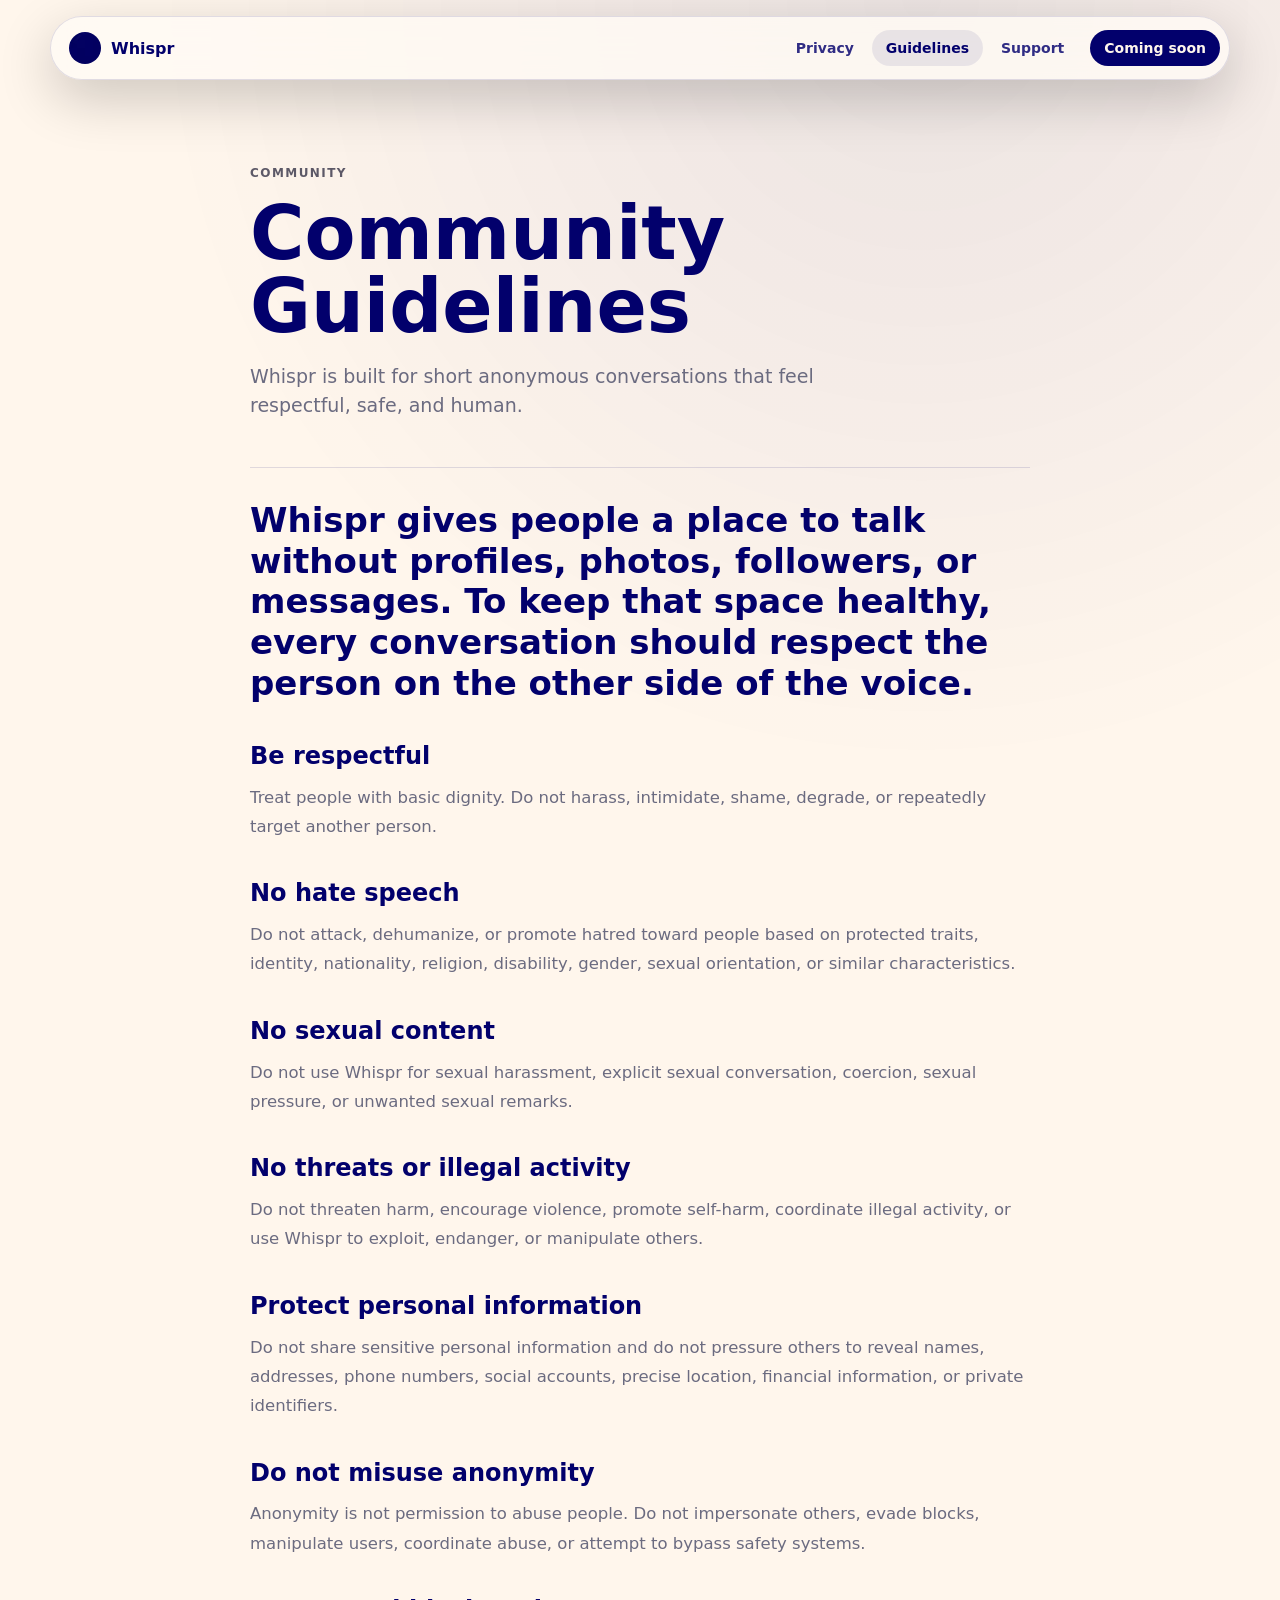
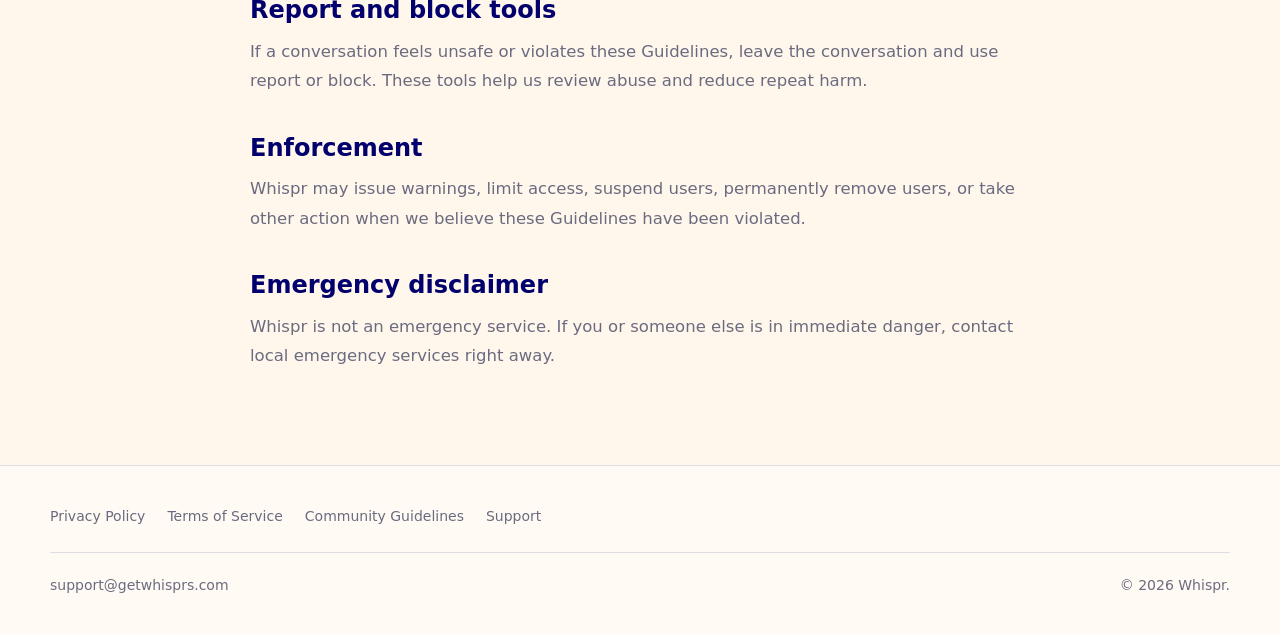
==== commit 1c89d279: "feat: finalize production website and legal pages" ====
--- a/community-guidelines.html
+++ b/community-guidelines.html
@@ -11,12 +11,14 @@
   <meta property="og:description" content="Whispr is built for short anonymous conversations that feel respectful, safe, and human.">
   <meta property="og:type" content="website">
   <meta property="og:url" content="https://getwhisprs.com/community-guidelines.html">
-  <meta property="og:image" content="assets/meta/whispr-og-home.png">
+  <meta property="og:image" content="https://getwhisprs.com/assets/meta/whispr-og-home.png">
+  <meta property="og:image:width" content="1200">
+  <meta property="og:image:height" content="630">
   <meta property="og:site_name" content="Whispr">
   <meta name="twitter:card" content="summary_large_image">
   <meta name="twitter:title" content="Community Guidelines | Whispr">
   <meta name="twitter:description" content="Guidelines for respectful anonymous voice conversations on Whispr.">
-  <meta name="twitter:image" content="assets/meta/whispr-og-home.png">
+  <meta name="twitter:image" content="https://getwhisprs.com/assets/meta/whispr-twitter-card.png">
   <link rel="canonical" href="https://getwhisprs.com/community-guidelines.html">
   <link rel="icon" href="favicon.ico" sizes="any">
   <link rel="icon" type="image/png" sizes="32x32" href="assets/icons/favicon-32x32.png">
@@ -30,7 +32,7 @@
   <a class="skip-link" href="#main">Skip to content</a>
   <header class="site-header legal-header" data-header>
     <nav class="nav-shell" aria-label="Main navigation">
-      <a class="brand" href="index.html" aria-label="Whispr home"><span class="brand-mark optional-asset" data-asset="assets/icons/whispr-app-icon.png" aria-hidden="true"><span>W</span></span><span>Whispr</span></a>
+      <a class="brand" href="index.html" aria-label="Whispr home"><span class="brand-mark optional-asset" data-asset="assets/icons/whispr-app-icon.png" data-asset-webp="assets/icons/whispr-app-icon.webp" aria-hidden="true"><span>W</span></span><span>Whispr</span></a>
       <button class="nav-toggle" type="button" aria-expanded="false" aria-controls="site-menu" data-nav-toggle><span class="sr-only">Open navigation</span><span></span><span></span></button>
       <div class="nav-links" id="site-menu" data-nav-menu>
         <a href="privacy.html">Privacy</a>
